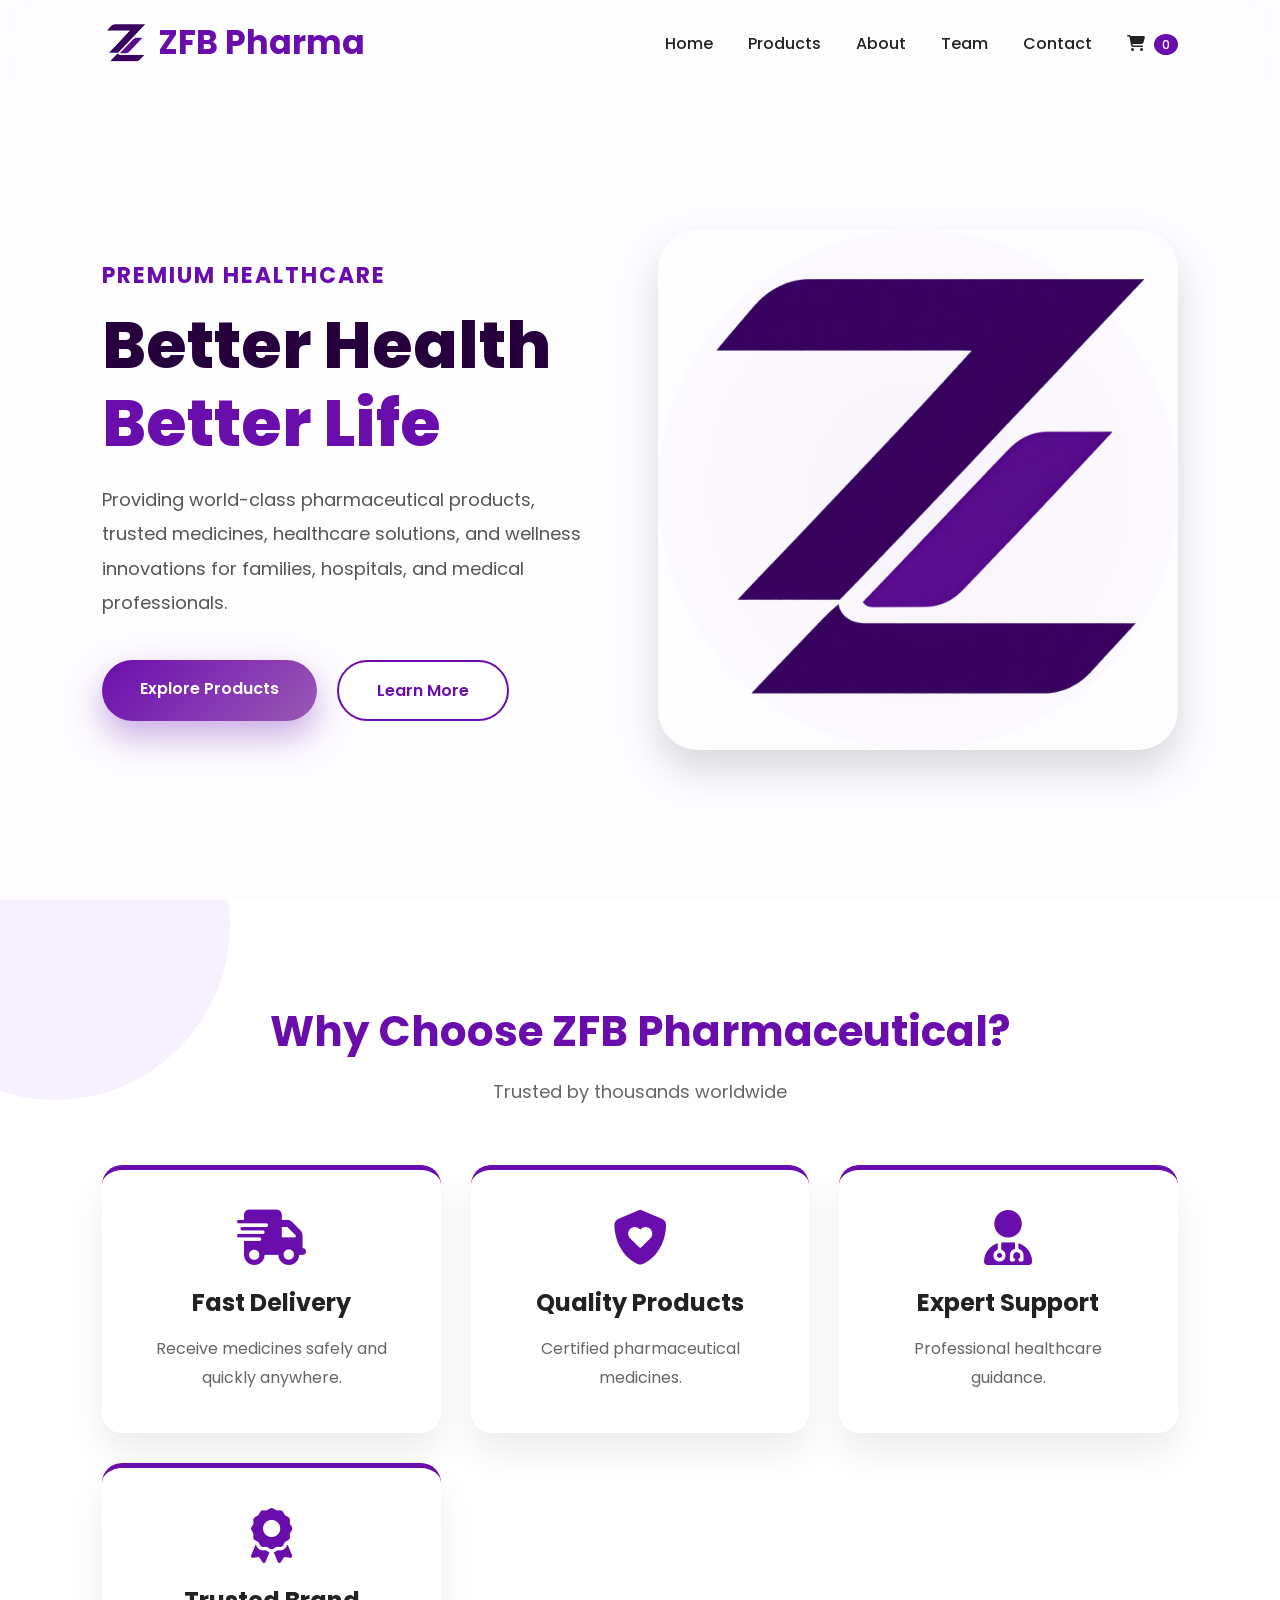
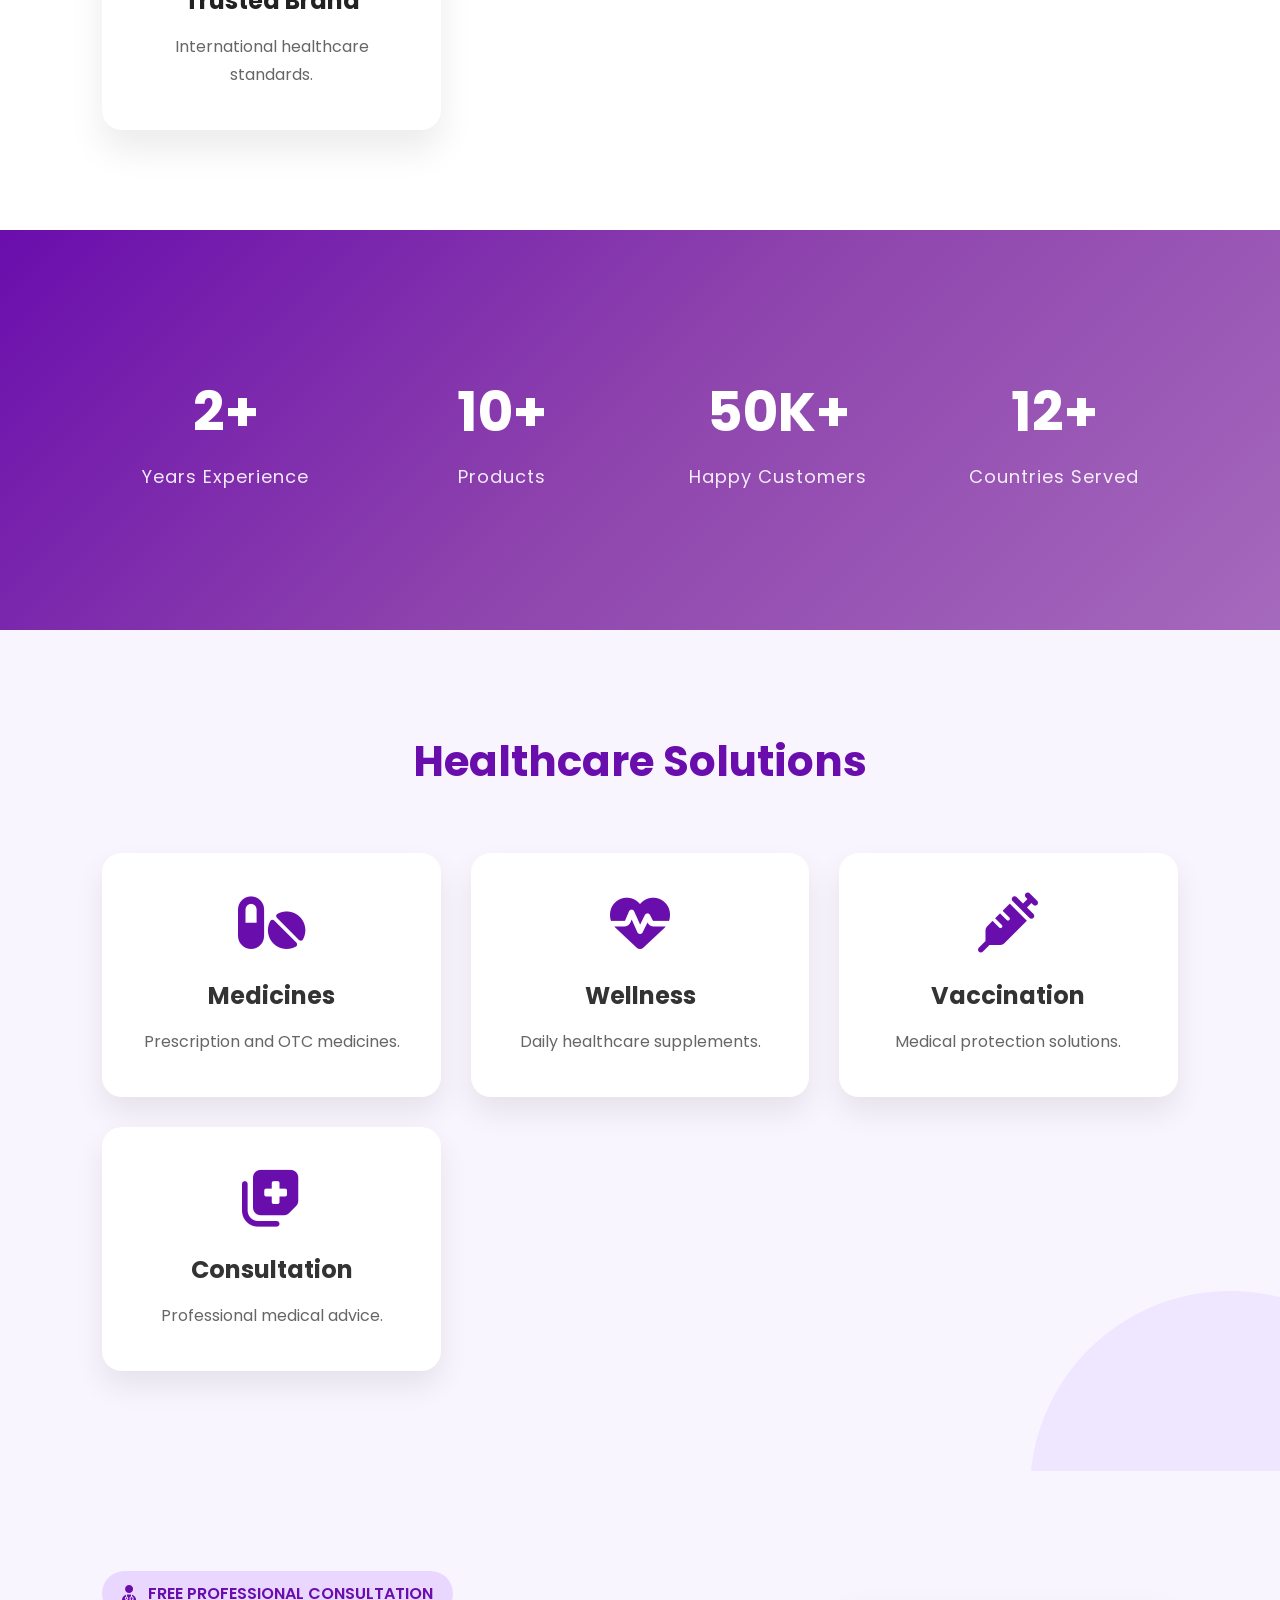
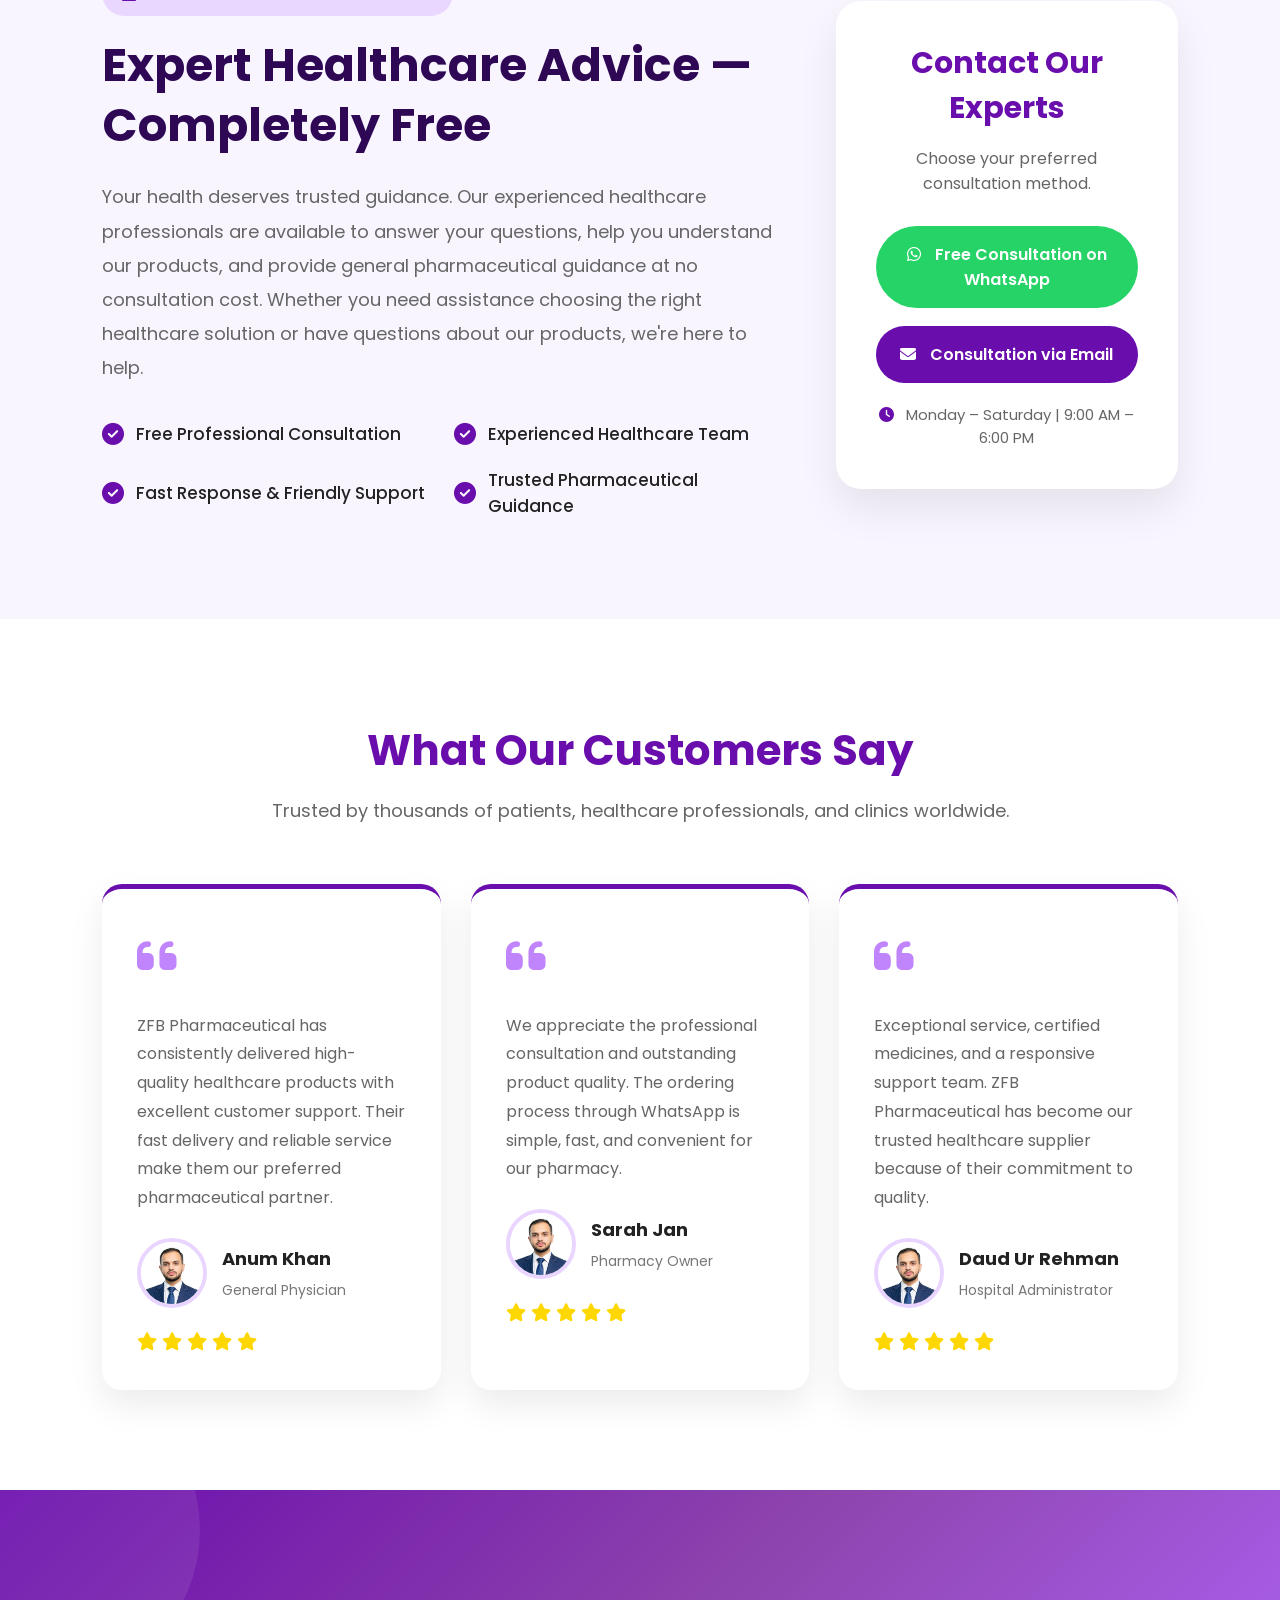
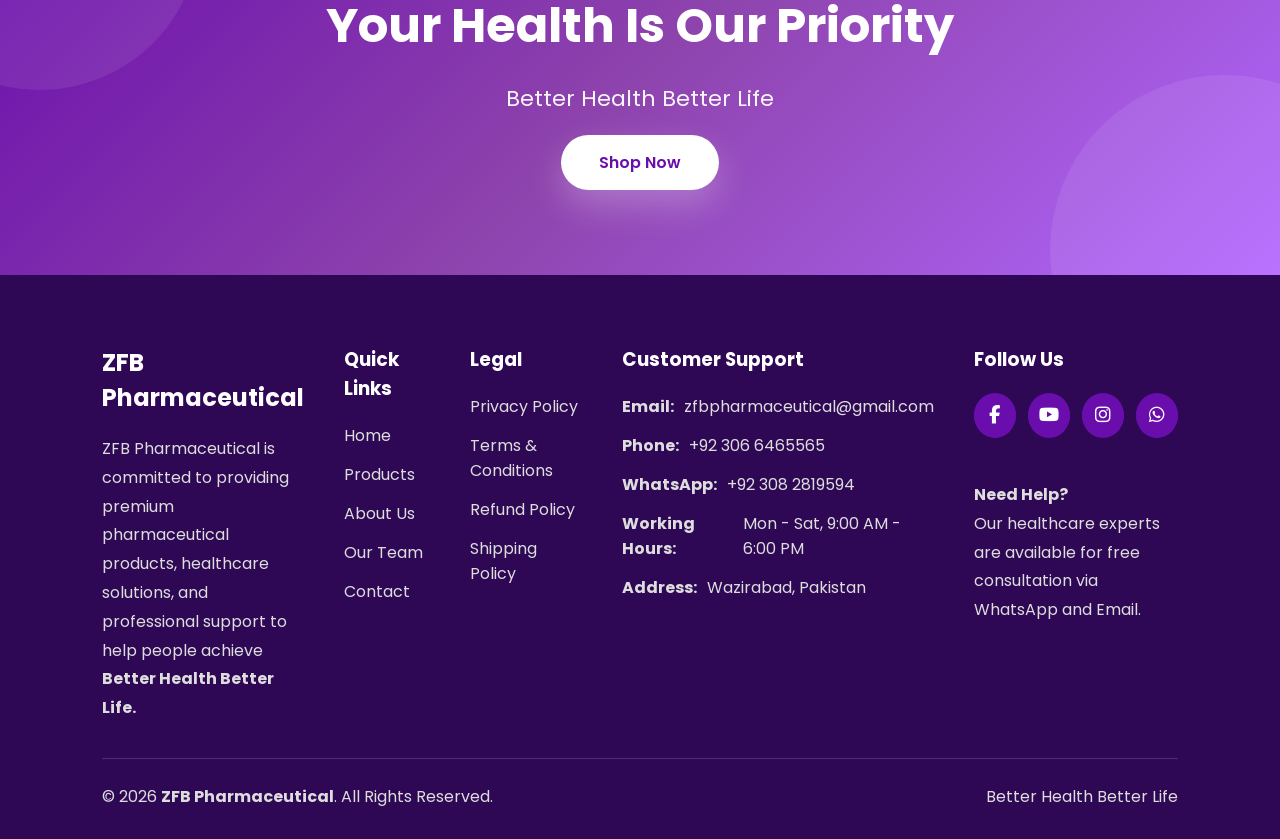
==== index.html @ 42e0e760 "Initial commit - ZFB Pharmaceuticals website" ====
<!DOCTYPE html>
<html lang="en">

<head>

    <meta charset="UTF-8">
    <meta name="viewport" content="width=device-width, initial-scale=1.0">

    <title>ZFB Pharmaceutical | Better Health Better Life</title>
    <link rel="icon" type="image/png" href="assets/logo.png">

    <link rel="preconnect" href="https://fonts.googleapis.com">
    <link rel="preconnect" href="https://fonts.gstatic.com" crossorigin>

    <link href="https://fonts.googleapis.com/css2?family=Poppins:wght@300;400;500;600;700;800&display=swap"
        rel="stylesheet">

    <link rel="stylesheet" href="https://cdnjs.cloudflare.com/ajax/libs/font-awesome/6.5.1/css/all.min.css">

    <link rel="stylesheet" href="css/style.css">

</head>

<body>

    <!-- Navbar -->
    <div id="navbar"></div>

    <!--================ HERO ================-->

    <section class="hero">

        <div class="hero-content">

            <h4>Premium Healthcare</h4>

            <h1>

                Better Health

                <span>Better Life</span>

            </h1>

            <p>

                Providing world-class pharmaceutical products,

                trusted medicines, healthcare solutions,

                and wellness innovations for families,

                hospitals, and medical professionals.

            </p>

            <div class="hero-buttons">

                <a href="products.html" class="btn">

                    Explore Products

                </a>

                <a href="about.html" class="btn2">

                    Learn More

                </a>

            </div>

        </div>

        <div class="hero-image">

            <img src="/assets/logo.png" alt="Medicine">

        </div>

    </section>

    <!--================ FEATURES ================-->

    <section class="features">

        <div class="title">

            <h2>Why Choose ZFB Pharmaceutical?</h2>

            <p>Trusted by thousands worldwide</p>

        </div>

        <div class="feature-grid">

            <div class="card">

                <i class="fa-solid fa-truck-fast"></i>

                <h3>Fast Delivery</h3>

                <p>

                    Receive medicines safely and quickly

                    anywhere.

                </p>

            </div>

            <div class="card">

                <i class="fa-solid fa-shield-heart"></i>

                <h3>Quality Products</h3>

                <p>

                    Certified pharmaceutical medicines.

                </p>

            </div>

            <div class="card">

                <i class="fa-solid fa-user-doctor"></i>

                <h3>Expert Support</h3>

                <p>

                    Professional healthcare guidance.

                </p>

            </div>

            <div class="card">

                <i class="fa-solid fa-award"></i>

                <h3>Trusted Brand</h3>

                <p>

                    International healthcare standards.

                </p>

            </div>

        </div>

    </section>

    <!--================ STATS ================-->

    <section class="stats">

        <div class="box">

            <h2>2+</h2>

            <p>Years Experience</p>

        </div>

        <div class="box">

            <h2>10+</h2>

            <p>Products</p>

        </div>

        <div class="box">

            <h2>50K+</h2>

            <p>Happy Customers</p>

        </div>

        <div class="box">

            <h2>12+</h2>

            <p>Countries Served</p>

        </div>

    </section>

    <!--================ SERVICES ================-->

    <section class="services">

        <div class="title">

            <h2>Healthcare Solutions</h2>

        </div>

        <div class="service-grid">

            <div class="service">

                <i class="fa-solid fa-pills"></i>

                <h3>Medicines</h3>

                <p>

                    Prescription and OTC medicines.

                </p>

            </div>

            <div class="service">

                <i class="fa-solid fa-heart-pulse"></i>

                <h3>Wellness</h3>

                <p>

                    Daily healthcare supplements.

                </p>

            </div>

            <div class="service">

                <i class="fa-solid fa-syringe"></i>

                <h3>Vaccination</h3>

                <p>

                    Medical protection solutions.

                </p>

            </div>

            <div class="service">

                <i class="fa-solid fa-notes-medical"></i>

                <h3>Consultation</h3>

                <p>

                    Professional medical advice.

                </p>

            </div>

        </div>

    </section>

    <!--================ FREE CONSULTATION ================-->

    <section class="consultation">

        <div class="consultation-content">

            <div class="consultation-text">

                <span class="consultation-tag">
                    <i class="fa-solid fa-user-doctor"></i>
                    FREE PROFESSIONAL CONSULTATION
                </span>

                <h2>
                    Expert Healthcare Advice — Completely Free
                </h2>

                <p>

                    Your health deserves trusted guidance. Our experienced healthcare professionals are available to
                    answer your questions, help you understand our products, and provide general pharmaceutical guidance
                    at no consultation cost. Whether you need assistance choosing the right healthcare solution or have
                    questions about our products, we're here to help.

                </p>

                <div class="consultation-points">

                    <div class="point">
                        <i class="fa-solid fa-circle-check"></i>
                        <span>Free Professional Consultation</span>
                    </div>

                    <div class="point">
                        <i class="fa-solid fa-circle-check"></i>
                        <span>Experienced Healthcare Team</span>
                    </div>

                    <div class="point">
                        <i class="fa-solid fa-circle-check"></i>
                        <span>Fast Response & Friendly Support</span>
                    </div>

                    <div class="point">
                        <i class="fa-solid fa-circle-check"></i>
                        <span>Trusted Pharmaceutical Guidance</span>
                    </div>

                </div>

            </div>

            <div class="consultation-card">

                <h3>Contact Our Experts</h3>

                <p>

                    Choose your preferred consultation method.

                </p>

                <a href="https://wa.me/923066465565?text=Hello%20ZFB%20Pharmaceutical,%20I%20would%20like%20a%20free%20consultation."
                    target="_blank" rel="noopener noreferrer" class="consult-btn whatsapp">
                    <i class="fab fa-whatsapp"></i>
                    Free Consultation on WhatsApp
                </a>

                <a href="mailto:zfbpharmaceutical@gmail.com?subject=Free%20Healthcare%20Consultation"
                    class="consult-btn email">
                    <i class="fa-solid fa-envelope"></i>
                    Consultation via Email
                </a>

                <div class="consult-note">

                    <i class="fa-solid fa-clock"></i>

                    Monday – Saturday | 9:00 AM – 6:00 PM

                </div>

            </div>

        </div>

    </section>

    <!--================ TESTIMONIALS ================-->

    <section class="testimonials">

        <div class="title">

            <h2>What Our Customers Say</h2>

            <p>

                Trusted by thousands of patients, healthcare professionals, and clinics worldwide.

            </p>

        </div>

        <div class="testimonial-grid">

            <!-- Testimonial 1 -->

            <div class="testimonial-card">

                <div class="quote">

                    <i class="fas fa-quote-left"></i>

                </div>

                <p>

                    ZFB Pharmaceutical has consistently delivered high-quality healthcare products with excellent
                    customer
                    support. Their fast delivery and reliable service make them our preferred pharmaceutical
                    partner.

                </p>

                <div class="testimonial-user">

                    <img src="/assets/md.jpeg" alt="Customer">

                    <div>

                        <h4>Anum Khan</h4>

                        <span>General Physician</span>

                    </div>

                </div>

                <div class="stars">

                    <i class="fas fa-star"></i>
                    <i class="fas fa-star"></i>
                    <i class="fas fa-star"></i>
                    <i class="fas fa-star"></i>
                    <i class="fas fa-star"></i>

                </div>

            </div>

            <!-- Testimonial 2 -->

            <div class="testimonial-card">

                <div class="quote">

                    <i class="fas fa-quote-left"></i>

                </div>

                <p>

                    We appreciate the professional consultation and outstanding product quality. The ordering
                    process through WhatsApp is simple, fast, and convenient for our pharmacy.

                </p>

                <div class="testimonial-user">

                    <img src="/assets/md.jpeg" alt="Customer">

                    <div>

                        <h4>Sarah Jan</h4>

                        <span>Pharmacy Owner</span>

                    </div>

                </div>

                <div class="stars">

                    <i class="fas fa-star"></i>
                    <i class="fas fa-star"></i>
                    <i class="fas fa-star"></i>
                    <i class="fas fa-star"></i>
                    <i class="fas fa-star"></i>

                </div>

            </div>

            <!-- Testimonial 3 -->

            <div class="testimonial-card">

                <div class="quote">

                    <i class="fas fa-quote-left"></i>

                </div>

                <p>

                    Exceptional service, certified medicines, and a responsive support team. ZFB Pharmaceutical has
                    become
                    our trusted healthcare supplier because of their commitment to quality.

                </p>

                <div class="testimonial-user">

                    <img src="/assets/md.jpeg" alt="Customer">

                    <div>

                        <h4>Daud Ur Rehman</h4>

                        <span>Hospital Administrator</span>

                    </div>

                </div>

                <div class="stars">

                    <i class="fas fa-star"></i>
                    <i class="fas fa-star"></i>
                    <i class="fas fa-star"></i>
                    <i class="fas fa-star"></i>
                    <i class="fas fa-star"></i>

                </div>

            </div>

        </div>

    </section>

    <!--================ CTA ================-->

    <section class="cta">

        <h2>

            Your Health Is Our Priority

        </h2>

        <p>

            Better Health Better Life

        </p>

        <a href="products.html" class="btn">

            Shop Now

        </a>

    </section>

    <!--================ FOOTER ================-->

    <div id="footer"></div>
    <script src="js/include.js"></script>
    <script src="js/app.js"></script>

</body>

</html>
---- css/style.css ----
/*=========================================
  GOOGLE FONT & RESET
=========================================*/
@import url("https://fonts.googleapis.com/css2?family=Poppins:wght@300;400;500;600;700;800&display=swap");

* {
  margin: 0;
  padding: 0;
  box-sizing: border-box;
  font-family: "Poppins", sans-serif;
}

html {
  scroll-behavior: smooth;
}

body {
  background: #f8f5ff;
  color: #222;
  overflow-x: hidden;
}

img {
  width: 100%;
  display: block;
}

a {
  text-decoration: none;
}

ul {
  list-style: none;
}

/*=========================================
COLORS
=========================================*/

:root {
  --primary: #6a0dad;
  --secondary: #8e44ad;
  --light: #f8f5ff;
  --dark: #25003d;
  --white: #ffffff;
  --shadow: 0 20px 40px rgba(0, 0, 0, 0.15);
  --gradient: linear-gradient(135deg, #6a0dad, #9b59b6);
}

/*=========================================
NAVBAR
=========================================*/

.navbar {
  position: fixed;
  top: 0;
  left: 0;
  width: 100%;

  padding: 18px 8%;

  display: flex;
  justify-content: space-between;
  align-items: center;

  background: rgba(255, 255, 255, 0.15);

  backdrop-filter: blur(18px);

  border-bottom: 1px solid rgba(255, 255, 255, 0.25);

  z-index: 9999;

  transition: 0.4s;
}

.logo {
  display: flex;
  align-items: center;
  gap: 10px;

  color: var(--primary);

  font-size: 22px;

  font-weight: 700;
}

.navbar .logo img {
  width: 46px !important;
  height: 46px !important;
}

.logo i {
  font-size: 30px;
}

.nav-links {
  display: flex;

  gap: 35px;

  align-items: center;
}

.nav-links a {
  color: #222;

  font-weight: 500;

  transition: 0.4s;

  position: relative;
}

.nav-links a:hover {
  color: var(--primary);
}

.nav-links a::after {
  content: "";

  position: absolute;

  bottom: -6px;

  left: 0;

  width: 0;

  height: 2px;

  background: var(--primary);

  transition: 0.4s;
}

.nav-links a:hover::after {
  width: 100%;
}

#cart-count {
  background: var(--primary);

  color: #fff;

  padding: 2px 8px;

  border-radius: 50%;

  font-size: 12px;

  margin-left: 5px;
}

.menu-btn {
  display: none;

  font-size: 25px;

  cursor: pointer;

  color: var(--primary);
}

/*=========================================
HERO SECTION
=========================================*/

.hero {
  min-height: 100vh;

  padding: 150px 8% 70px;

  display: grid;

  grid-template-columns: repeat(2, 1fr);

  align-items: center;

  gap: 60px;

  background:
    linear-gradient(rgba(255, 255, 255, 0.7), rgba(255, 255, 255, 0.7)),
    url("https://images.unsplash.com/photo-1579154204601-01588f351e67?auto=format&fit=crop&w=1800&q=80");

  background-size: cover;

  background-position: center;
}

.hero-content h4 {
  color: var(--primary);

  font-size: 22px;

  margin-bottom: 15px;

  letter-spacing: 2px;

  text-transform: uppercase;
}

.hero-content h1 {
  font-size: 65px;

  font-weight: 800;

  line-height: 1.2;

  margin-bottom: 20px;

  color: var(--dark);
}

.hero-content h1 span {
  color: var(--primary);

  display: block;
}

.hero-content p {
  font-size: 18px;

  line-height: 1.9;

  margin-bottom: 40px;

  color: #555;

  max-width: 620px;
}

.hero-buttons {
  display: flex;

  gap: 20px;

  flex-wrap: wrap;
}

/*=========================================
BUTTONS
=========================================*/

.btn {
  padding: 16px 38px;

  background: var(--gradient);

  color: #fff;

  border-radius: 50px;

  font-weight: 600;

  transition: 0.4s;

  box-shadow: 0 15px 35px rgba(106, 13, 173, 0.35);
}

.btn:hover {
  transform: translateY(-5px);

  box-shadow: 0 25px 45px rgba(106, 13, 173, 0.45);
}

.btn2 {
  padding: 16px 38px;

  border-radius: 50px;

  border: 2px solid var(--primary);

  color: var(--primary);

  font-weight: 600;

  transition: 0.4s;

  background: #fff;
}

.btn2:hover {
  background: var(--primary);

  color: #fff;
}

/*=========================================
HERO IMAGE
=========================================*/

.hero-image {
  position: relative;

  display: flex;

  justify-content: center;

  align-items: center;
}

.hero-image img {
  width: 520px;

  border-radius: 40px;

  box-shadow: var(--shadow);

  animation: floatImage 4s ease-in-out infinite;
}

.hero-image::before {
  content: "";

  position: absolute;

  width: 520px;

  height: 520px;

  background: radial-gradient(circle, #9b59b633, transparent);

  border-radius: 50%;

  z-index: -1;

  animation: pulse 4s infinite;
}

/*=========================================
SECTION TITLE
=========================================*/

.title {
  text-align: center;

  margin-bottom: 60px;
}

.title h2 {
  font-size: 42px;

  color: var(--primary);

  margin-bottom: 15px;
}

.title p {
  color: #666;

  font-size: 18px;
}

/*=========================================
COMMON CARDS
=========================================*/

.card {
  background: #fff;

  padding: 40px;

  border-radius: 20px;

  box-shadow: 0 20px 35px rgba(0, 0, 0, 0.08);

  transition: 0.4s;

  text-align: center;
}

.card:hover {
  transform: translateY(-12px);
}

.card i {
  font-size: 55px;

  color: var(--primary);

  margin-bottom: 20px;
}

.card h3 {
  margin-bottom: 15px;

  font-size: 24px;
}

.card p {
  line-height: 1.8;

  color: #666;
}

/*=========================================
ANIMATIONS
=========================================*/

@keyframes floatImage {
  0% {
    transform: translateY(0px);
  }

  50% {
    transform: translateY(-20px);
  }

  100% {
    transform: translateY(0px);
  }
}

@keyframes pulse {
  0% {
    transform: scale(1);

    opacity: 0.4;
  }

  50% {
    transform: scale(1.1);

    opacity: 0.2;
  }

  100% {
    transform: scale(1);

    opacity: 0.4;
  }
}

/*=========================================
UTILITY
=========================================*/

section {
  padding: 100px 8%;
}

::-webkit-scrollbar {
  width: 10px;
}

::-webkit-scrollbar-track {
  background: #eee;
}

::-webkit-scrollbar-thumb {
  background: var(--primary);

  border-radius: 20px;
}

::-webkit-scrollbar-thumb:hover {
  background: #4f0a86;
}

/*==================================================
FEATURES SECTION
==================================================*/

.features {
  background: #ffffff;
}

.feature-grid {
  display: grid;
  grid-template-columns: repeat(auto-fit, minmax(250px, 1fr));
  gap: 30px;
}

.feature-grid .card {
  border-top: 5px solid var(--primary);
  transition: 0.4s ease;
}

.feature-grid .card:hover {
  background: var(--primary);
  color: #fff;
  transform: translateY(-12px);
}

.feature-grid .card:hover p {
  color: #f3f3f3;
}

.feature-grid .card:hover i {
  color: #fff;
}

.feature-grid .card:hover h3 {
  color: #fff;
}

/*==================================================
STATISTICS
==================================================*/

.stats {
  background: linear-gradient(135deg, #6a0dad, #8e44ad, #a569bd);

  color: #fff;

  display: grid;

  grid-template-columns: repeat(auto-fit, minmax(220px, 1fr));

  gap: 30px;

  text-align: center;
}

.stats .box {
  padding: 40px 20px;
}

.stats .box h2 {
  font-size: 55px;

  font-weight: 700;

  margin-bottom: 10px;
}

.stats .box p {
  font-size: 18px;

  letter-spacing: 1px;

  opacity: 0.9;
}

/*==================================================
SERVICES
==================================================*/

.services {
  background: #f8f5ff;
}

.service-grid {
  display: grid;

  grid-template-columns: repeat(auto-fit, minmax(260px, 1fr));

  gap: 30px;
}

.service {
  background: #fff;

  padding: 40px;

  border-radius: 20px;

  text-align: center;

  transition: 0.4s;

  box-shadow: 0 15px 30px rgba(0, 0, 0, 0.08);
}

.service:hover {
  transform: translateY(-15px);

  box-shadow: 0 30px 45px rgba(106, 13, 173, 0.2);
}

.service i {
  font-size: 60px;

  color: var(--primary);

  margin-bottom: 25px;

  transition: 0.4s;
}

.service:hover i {
  transform: rotate(12deg) scale(1.15);
}

.service h3 {
  font-size: 24px;

  margin-bottom: 15px;

  color: #333;
}

.service p {
  color: #666;

  line-height: 1.8;
}

/*==================================================
CARD ANIMATION
==================================================*/

.card,
.service {
  animation: fadeUp 0.8s ease;
}

@keyframes fadeUp {
  0% {
    opacity: 0;

    transform: translateY(40px);
  }

  100% {
    opacity: 1;

    transform: translateY(0);
  }
}

/*==================================================
HOVER GLOW
==================================================*/

.card:hover,
.service:hover {
  position: relative;
}

.card:hover::before,
.service:hover::before {
  content: "";

  position: absolute;

  inset: 0;

  border-radius: 20px;

  background: linear-gradient(
    45deg,
    transparent,
    rgba(255, 255, 255, 0.15),
    transparent
  );

  animation: shine 1.2s;
}

@keyframes shine {
  0% {
    transform: translateX(-100%);
  }

  100% {
    transform: translateX(100%);
  }
}

/*==================================================
BACKGROUND DECORATION
==================================================*/

.features,
.services {
  position: relative;

  overflow: hidden;
}

.features::before {
  content: "";

  position: absolute;

  width: 350px;

  height: 350px;

  background: #d7b6ff;

  border-radius: 50%;

  top: -150px;

  left: -120px;

  opacity: 0.2;
}

.services::after {
  content: "";

  position: absolute;

  width: 400px;

  height: 400px;

  background: #bb8cff;

  border-radius: 50%;

  bottom: -220px;

  right: -150px;

  opacity: 0.15;
}

/*==================================================
ICON ANIMATION
==================================================*/

.card i,
.service i {
  animation: floatIcon 4s infinite ease-in-out;
}

@keyframes floatIcon {
  0% {
    transform: translateY(0);
  }

  50% {
    transform: translateY(-8px);
  }

  100% {
    transform: translateY(0);
  }
}

/*=========================================
FREE CONSULTATION
=========================================*/

.consultation {
  padding: 100px 8%;

  background: #f8f5ff;
}

.consultation-content {
  display: grid;

  grid-template-columns: 2fr 1fr;

  gap: 50px;

  align-items: center;
}

.consultation-tag {
  display: inline-block;

  background: #ead7ff;

  color: #6a0dad;

  padding: 10px 20px;

  border-radius: 50px;

  font-weight: 600;

  margin-bottom: 20px;
}

.consultation-tag i {
  margin-right: 8px;
}

.consultation-text h2 {
  font-size: 46px;

  color: #2e0854;

  margin-bottom: 25px;

  line-height: 1.3;
}

.consultation-text p {
  font-size: 18px;

  color: #666;

  line-height: 1.9;

  margin-bottom: 35px;
}

.consultation-points {
  display: grid;

  grid-template-columns: repeat(2, 1fr);

  gap: 20px;
}

.point {
  display: flex;

  align-items: center;

  gap: 12px;

  font-size: 17px;

  font-weight: 500;
}

.point i {
  color: #6a0dad;

  font-size: 22px;
}

.consultation-card {
  background: #fff;

  padding: 40px;

  border-radius: 25px;

  box-shadow: 0 20px 40px rgba(0, 0, 0, 0.08);

  text-align: center;
}

.consultation-card h3 {
  font-size: 30px;

  color: #6a0dad;

  margin-bottom: 15px;
}

.consultation-card p {
  margin-bottom: 30px;

  color: #666;
}

.consult-btn {
  display: block;

  padding: 16px;

  margin-bottom: 18px;

  border-radius: 50px;

  text-decoration: none;

  font-weight: 600;

  transition: 0.3s;
}

.consult-btn i {
  margin-right: 10px;
}

.whatsapp {
  background: #25d366;

  color: #fff;
}

.whatsapp:hover {
  background: #1fa855;

  transform: translateY(-4px);
}

.email {
  background: #6a0dad;

  color: #fff;
}

.email:hover {
  background: #8e44ad;

  transform: translateY(-4px);
}

.consult-note {
  margin-top: 20px;

  color: #666;

  font-size: 15px;
}

.consult-note i {
  color: #6a0dad;

  margin-right: 8px;
}

@media (max-width: 992px) {
  .consultation-content {
    grid-template-columns: 1fr;
  }

  .consultation-points {
    grid-template-columns: 1fr;
  }
}

@media (max-width: 768px) {
  .consultation {
    padding: 70px 5%;
  }

  .consultation-text h2 {
    font-size: 34px;
  }

  .consultation-text p {
    font-size: 16px;
  }
}

/*=========================================
CALL TO ACTION (CTA)
=========================================*/

.cta {
  background: linear-gradient(135deg, #6a0dad, #8e44ad, #b266ff);
  color: #fff;
  text-align: center;
  padding: 100px 8%;
  position: relative;
  overflow: hidden;
}

.cta::before {
  content: "";
  position: absolute;
  width: 320px;
  height: 320px;
  background: rgba(255, 255, 255, 0.08);
  border-radius: 50%;
  top: -120px;
  left: -120px;
}

.cta::after {
  content: "";
  position: absolute;
  width: 350px;
  height: 350px;
  background: rgba(255, 255, 255, 0.08);
  border-radius: 50%;
  bottom: -150px;
  right: -120px;
}

.cta h2 {
  font-size: 48px;
  margin-bottom: 20px;
  font-weight: 700;
  position: relative;
  z-index: 2;
}

.cta p {
  font-size: 22px;
  margin-bottom: 35px;
  opacity: 0.95;
  position: relative;
  z-index: 2;
}

.cta .btn {
  background: #fff;
  color: var(--primary);
  box-shadow: 0 15px 35px rgba(255, 255, 255, 0.25);
  position: relative;
  z-index: 2;
}

.cta .btn:hover {
  background: #f2e7ff;
  transform: translateY(-6px);
}

/*=========================================
FOOTER
=========================================*/

footer {
  background: #22003a;
  color: #fff;
  padding: 70px 8% 30px;
}

.footer-grid {
  display: grid;
  grid-template-columns: repeat(auto-fit, minmax(230px, 1fr));
  gap: 40px;
}

.footer-grid h2,
.footer-grid h3 {
  margin-bottom: 20px;
}

.footer-grid p {
  color: #ddd;
  line-height: 1.8;
}

.footer-grid ul li {
  margin-bottom: 12px;
}

.footer-grid ul li a {
  color: #ddd;
  transition: 0.3s;
}

.footer-grid ul li a:hover {
  color: #c084fc;
  padding-left: 8px;
}

.social {
  display: flex;
  gap: 15px;
  margin-top: 15px;
}

.social i {
  width: 45px;
  height: 45px;
  background: #6a0dad;
  border-radius: 50%;
  display: flex;
  justify-content: center;
  align-items: center;
  cursor: pointer;
  transition: 0.3s;
  font-size: 18px;
}

.social i:hover {
  background: #c084fc;
  color: #22003a;
  transform: translateY(-6px) rotate(360deg);
}

footer hr {
  border: none;
  height: 1px;
  background: rgba(255, 255, 255, 0.15);
  margin: 45px 0 25px;
}

.copyright {
  text-align: center;
  color: #ccc;
  font-size: 15px;
}

/*=========================================
PROFESSIONAL FOOTER
=========================================*/

footer {
  background: #2e0854;

  color: #fff;

  padding: 70px 8% 30px;
}

.footer-grid {
  display: grid;

  grid-template-columns: 2fr 1fr 1.3fr 1.2fr 1fr;

  gap: 40px;
}

.footer-grid h2,
.footer-grid h3 {
  margin-bottom: 20px;

  color: #fff;
}

.footer-grid p {
  line-height: 1.8;

  color: #ddd;
}

.footer-grid ul {
  list-style: none;

  padding: 0;
}

.footer-grid ul li {
  margin-bottom: 14px;

  display: flex;

  align-items: center;

  gap: 10px;

  color: #ddd;
}

.footer-grid ul li i {
  color: #c084fc;

  width: 20px;
}

.footer-grid ul li a {
  color: #ddd;

  text-decoration: none;

  transition: 0.3s;
}

.footer-grid ul li a:hover {
  color: #fff;

  padding-left: 6px;
}

.social {
  display: flex;

  gap: 12px;

  margin-bottom: 20px;
}

.social a {
  width: 42px;

  height: 42px;

  display: flex;

  justify-content: center;

  align-items: center;

  background: #6a0dad;

  border-radius: 50%;

  color: #fff;

  text-decoration: none;

  transition: 0.3s;
}

.social a:hover {
  background: #c084fc;

  color: #2e0854;

  transform: translateY(-5px);
}

.footer-bottom {
  margin-top: 25px;

  display: flex;

  justify-content: space-between;

  align-items: center;

  flex-wrap: wrap;

  gap: 15px;

  color: #ddd;
}

footer hr {
  margin: 35px 0 25px;

  border: none;

  height: 1px;

  background: rgba(255, 255, 255, 0.15);
}

@media (max-width: 1100px) {
  .footer-grid {
    grid-template-columns: repeat(2, 1fr);
  }
}

@media (max-width: 768px) {
  .footer-grid {
    grid-template-columns: 1fr;
  }

  .footer-bottom {
    flex-direction: column;

    text-align: center;
  }
}

/*=========================================
TESTIMONIALS
=========================================*/

.testimonials {
  padding: 100px 8%;

  background: #ffffff;
}

.testimonial-grid {
  display: grid;

  grid-template-columns: repeat(auto-fit, minmax(330px, 1fr));

  gap: 30px;

  margin-top: 50px;
}

.testimonial-card {
  background: #fff;

  padding: 35px;

  border-radius: 20px;

  box-shadow: 0 15px 35px rgba(0, 0, 0, 0.08);

  transition: 0.35s;

  position: relative;

  overflow: hidden;

  border-top: 5px solid #6a0dad;
}

.testimonial-card:hover {
  transform: translateY(-10px);

  box-shadow: 0 25px 45px rgba(106, 13, 173, 0.15);
}

.quote {
  font-size: 45px;

  color: #c084fc;

  margin-bottom: 20px;
}

.testimonial-card p {
  color: #666;

  line-height: 1.8;

  margin-bottom: 25px;

  font-size: 16px;
}

.testimonial-user {
  display: flex;

  align-items: center;

  gap: 15px;

  margin-bottom: 20px;
}

.testimonial-user img {
  width: 70px;

  height: 70px;

  border-radius: 50%;

  object-fit: cover;

  border: 4px solid #e9d5ff;
}

.testimonial-user h4 {
  margin-bottom: 5px;

  font-size: 18px;

  color: #222;
}

.testimonial-user span {
  color: #777;

  font-size: 14px;
}

.stars {
  color: #ffd700;

  font-size: 18px;
}

@media (max-width: 768px) {
  .testimonials {
    padding: 70px 5%;
  }

  .testimonial-grid {
    grid-template-columns: 1fr;
  }
}

/*=========================================
REVEAL ANIMATION
=========================================*/

.reveal {
  opacity: 0;
  transform: translateY(60px);
  transition: all 0.8s ease;
}

.reveal.active {
  opacity: 1;
  transform: translateY(0);
}

/*=========================================
RESPONSIVE
=========================================*/

@media (max-width: 992px) {
  .hero {
    grid-template-columns: 1fr;
    text-align: center;
  }

  .hero-content {
    order: 2;
  }

  .hero-image {
    order: 1;
  }

  .hero-image img {
    width: 420px;
    margin: auto;
  }

  .hero-buttons {
    justify-content: center;
  }

  .hero-content h1 {
    font-size: 50px;
  }
}

@media (max-width: 768px) {
  .nav-links {
    position: absolute;
    top: 85px;
    left: -100%;
    width: 100%;
    background: #fff;
    flex-direction: column;
    padding: 30px 0;
    transition: 0.4s;
    box-shadow: 0 10px 20px rgba(0, 0, 0, 0.1);
  }

  .nav-links.active {
    left: 0;
  }

  .menu-btn {
    display: block;
  }

  .hero {
    padding-top: 120px;
  }

  .hero-content h1 {
    font-size: 42px;
  }

  .hero-content p {
    font-size: 16px;
  }

  .hero-image img {
    width: 320px;
  }

  .title h2 {
    font-size: 34px;
  }

  .cta h2 {
    font-size: 36px;
  }

  .cta p {
    font-size: 18px;
  }

  .stats .box h2 {
    font-size: 42px;
  }
}

@media (max-width: 480px) {
  .navbar {
    padding: 15px 5%;
  }

  section {
    padding: 70px 5%;
  }

  .hero-content h1 {
    font-size: 34px;
  }

  .hero-content h4 {
    font-size: 18px;
  }

  .btn,
  .btn2 {
    width: 100%;
    text-align: center;
  }

  .hero-buttons {
    flex-direction: column;
  }

  .hero-image img {
    width: 260px;
  }

  .title h2 {
    font-size: 28px;
  }

  .card,
  .service {
    padding: 25px;
  }

  .stats {
    gap: 10px;
  }

  .stats .box {
    padding: 20px;
  }

  .footer-grid {
    text-align: center;
  }

  .social {
    justify-content: center;
  }
}

/*=========================================
SCROLL TO TOP BUTTON
=========================================*/

#scrollTop {
  position: fixed;
  right: 25px;
  bottom: 25px;
  width: 50px;
  height: 50px;
  background: var(--primary);
  color: #fff;
  border-radius: 50%;
  display: flex;
  justify-content: center;
  align-items: center;
  cursor: pointer;
  font-size: 20px;
  box-shadow: 0 15px 30px rgba(106, 13, 173, 0.35);
  opacity: 0;
  visibility: hidden;
  transition: 0.3s;
  z-index: 999;
}

#scrollTop.show {
  opacity: 1;
  visibility: visible;
}

#scrollTop:hover {
  transform: translateY(-5px);
  background: #8e44ad;
}
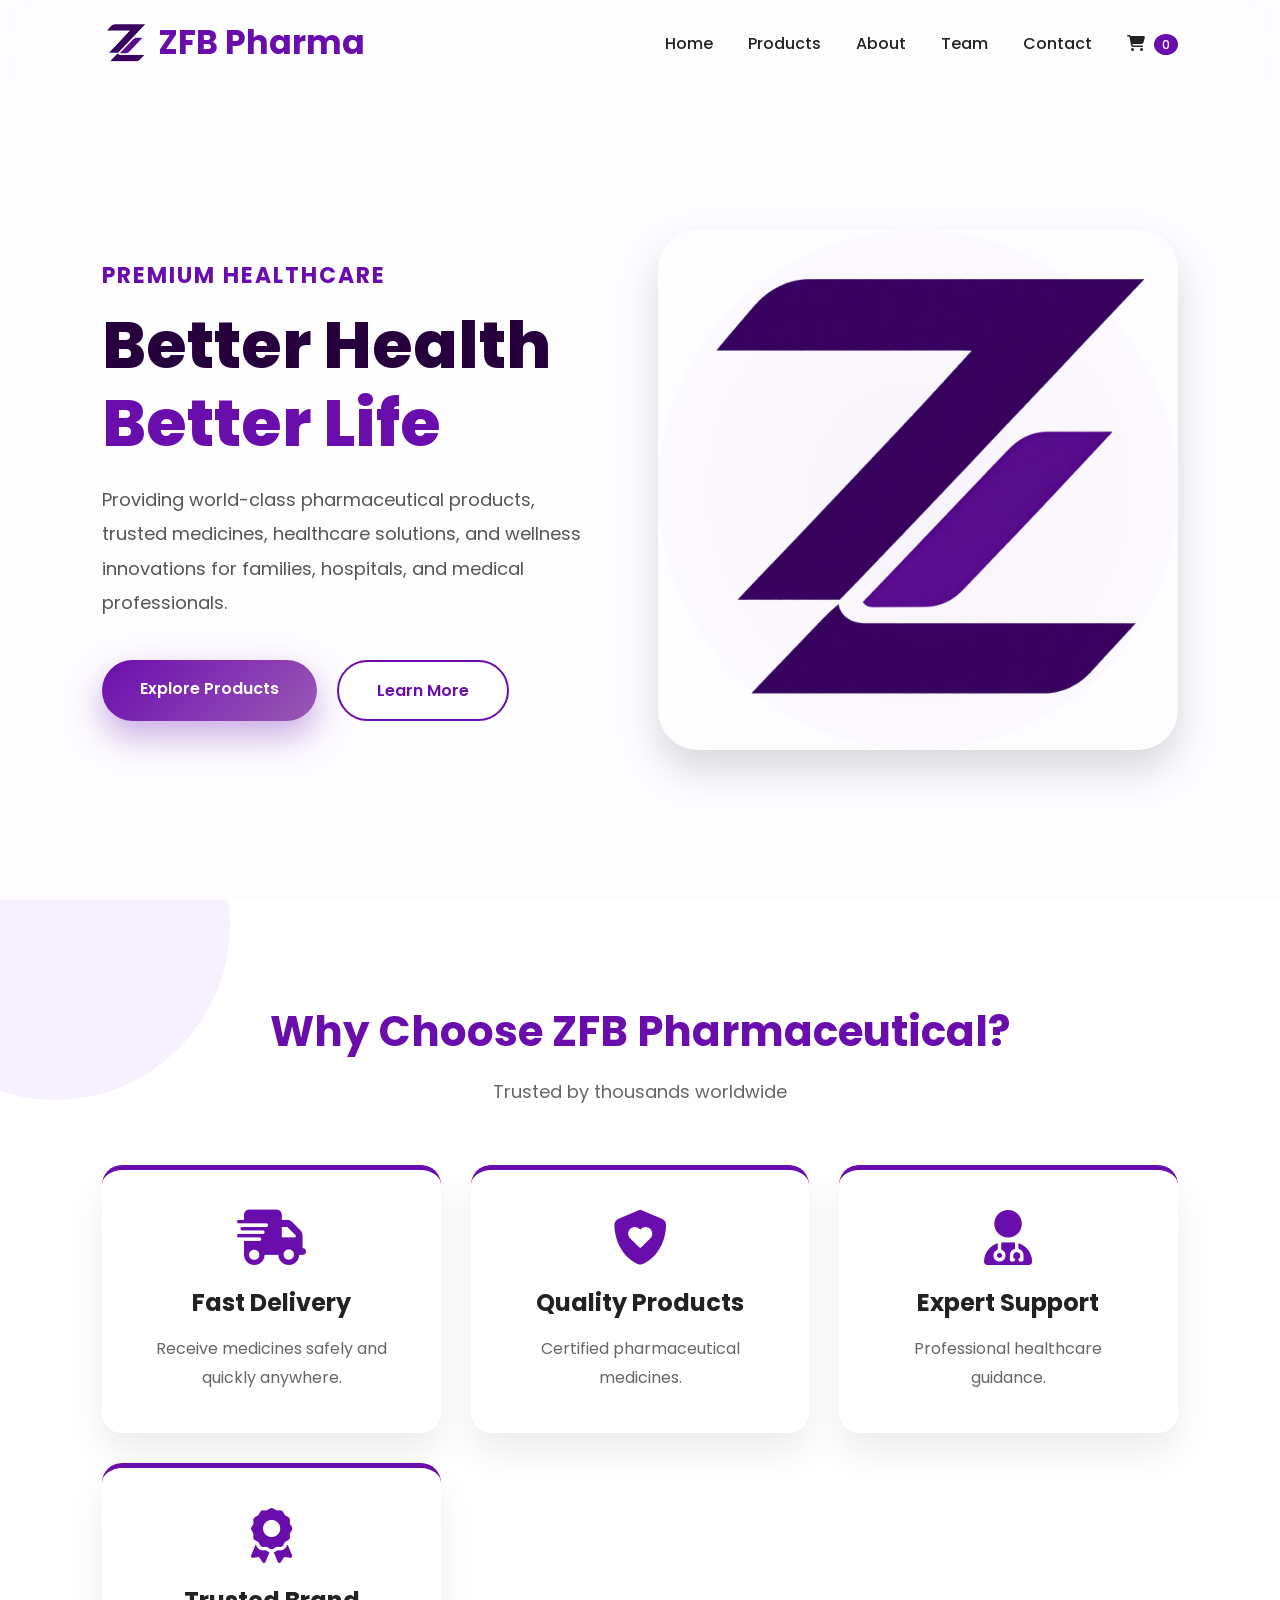
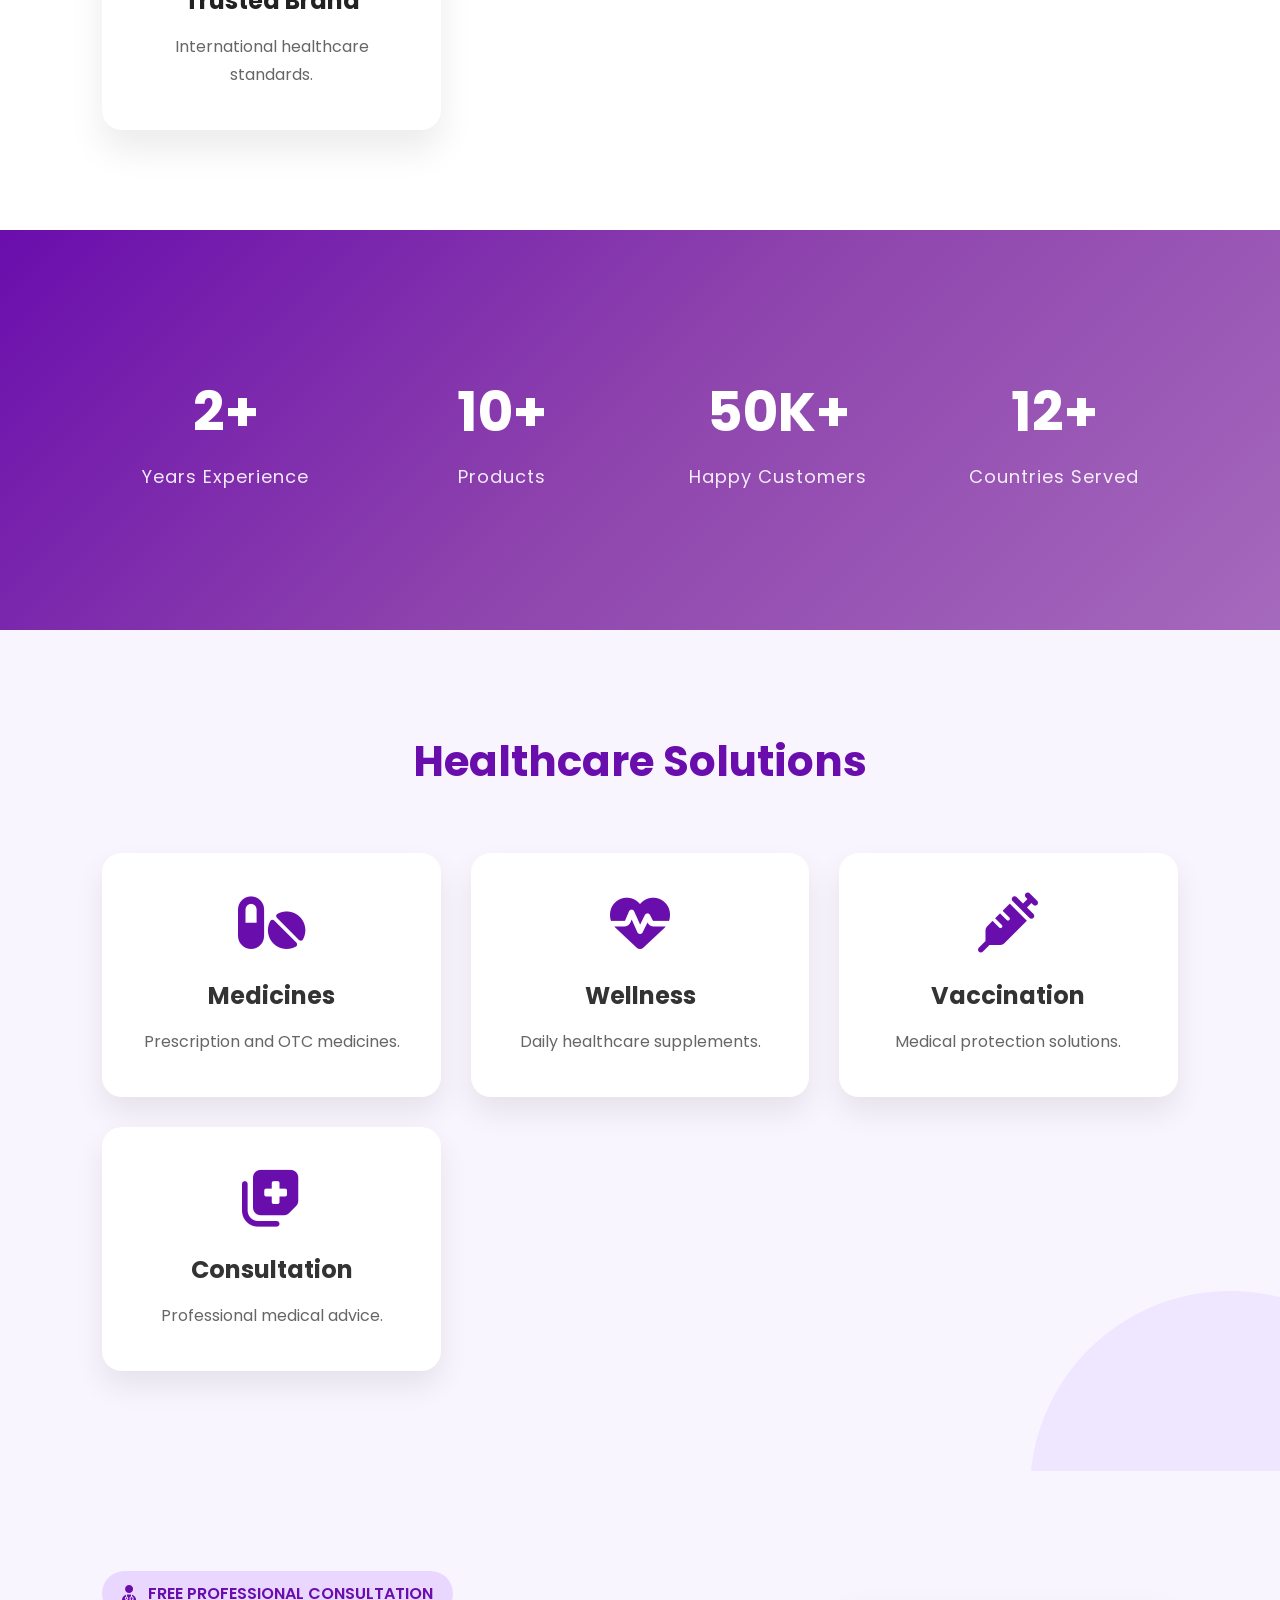
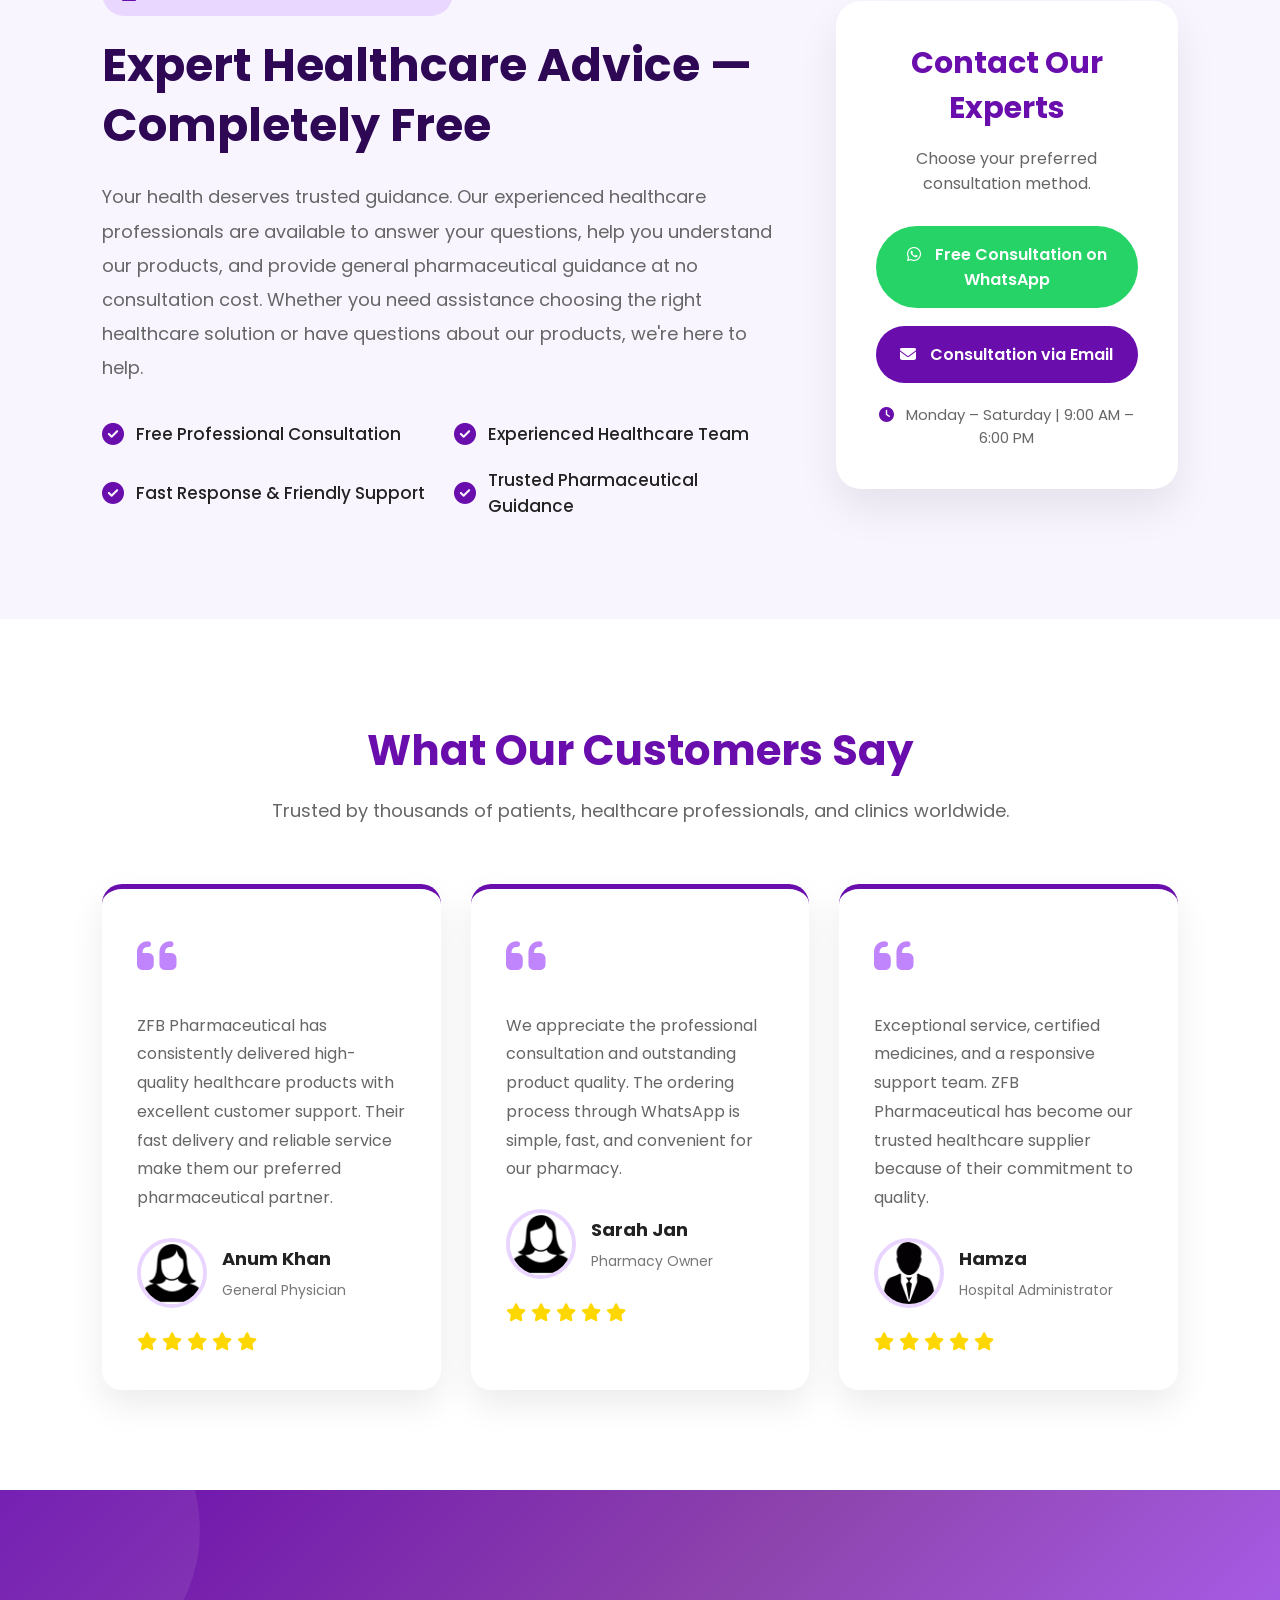
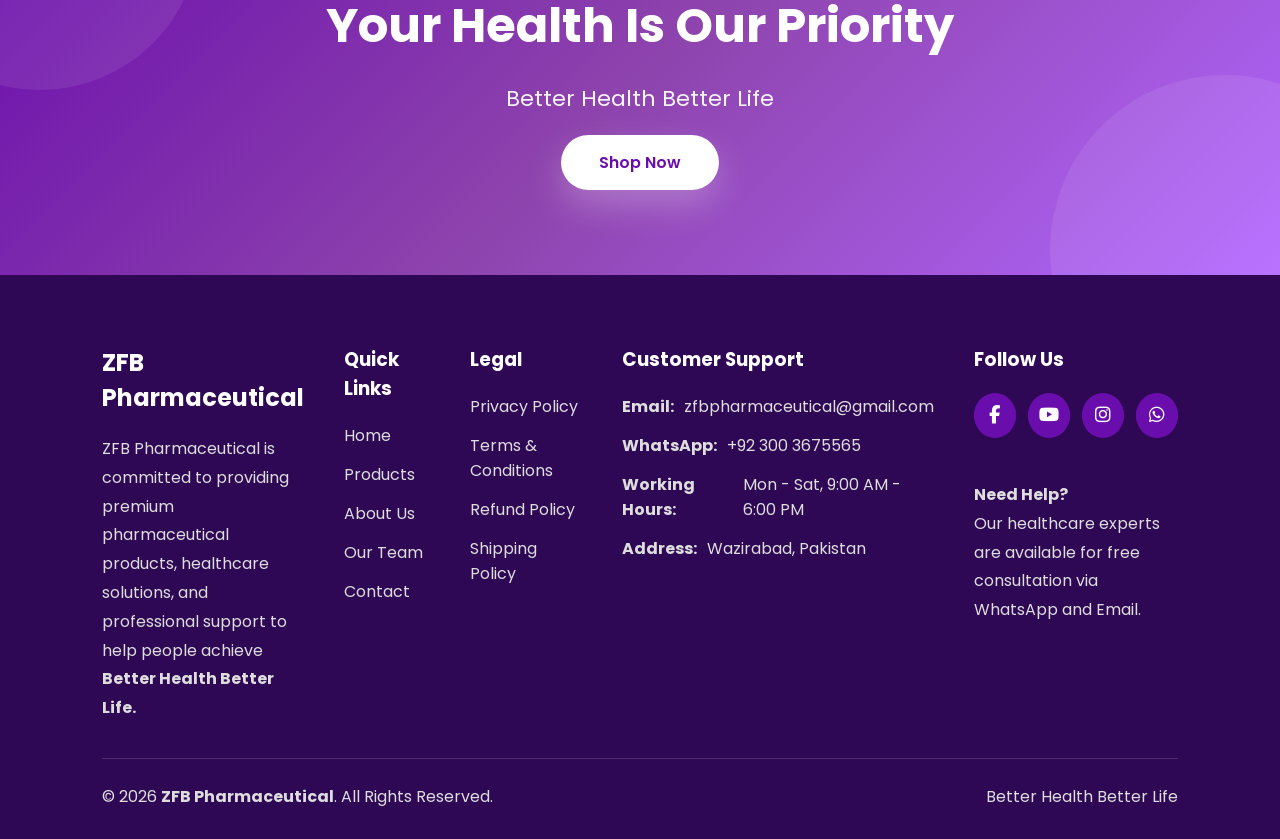
==== commit c401e64b: "updating the footer and team" ====
--- a/index.html
+++ b/index.html
@@ -393,7 +393,7 @@
 
                 <div class="testimonial-user">
 
-                    <img src="/assets/md.jpeg" alt="Customer">
+                    <img src="/assets/testamonialsGrl.png" alt="Customer">
 
                     <div>
 
@@ -436,7 +436,7 @@
 
                 <div class="testimonial-user">
 
-                    <img src="/assets/md.jpeg" alt="Customer">
+                    <img src="/assets/testamonialsGrl.png" alt="Customer">
 
                     <div>
 
@@ -480,11 +480,11 @@
 
                 <div class="testimonial-user">
 
-                    <img src="/assets/md.jpeg" alt="Customer">
+                    <img src="/assets/testamonials.png" alt="Customer">
 
                     <div>
 
-                        <h4>Daud Ur Rehman</h4>
+                        <h4>Hamza</h4>
 
                         <span>Hospital Administrator</span>
 
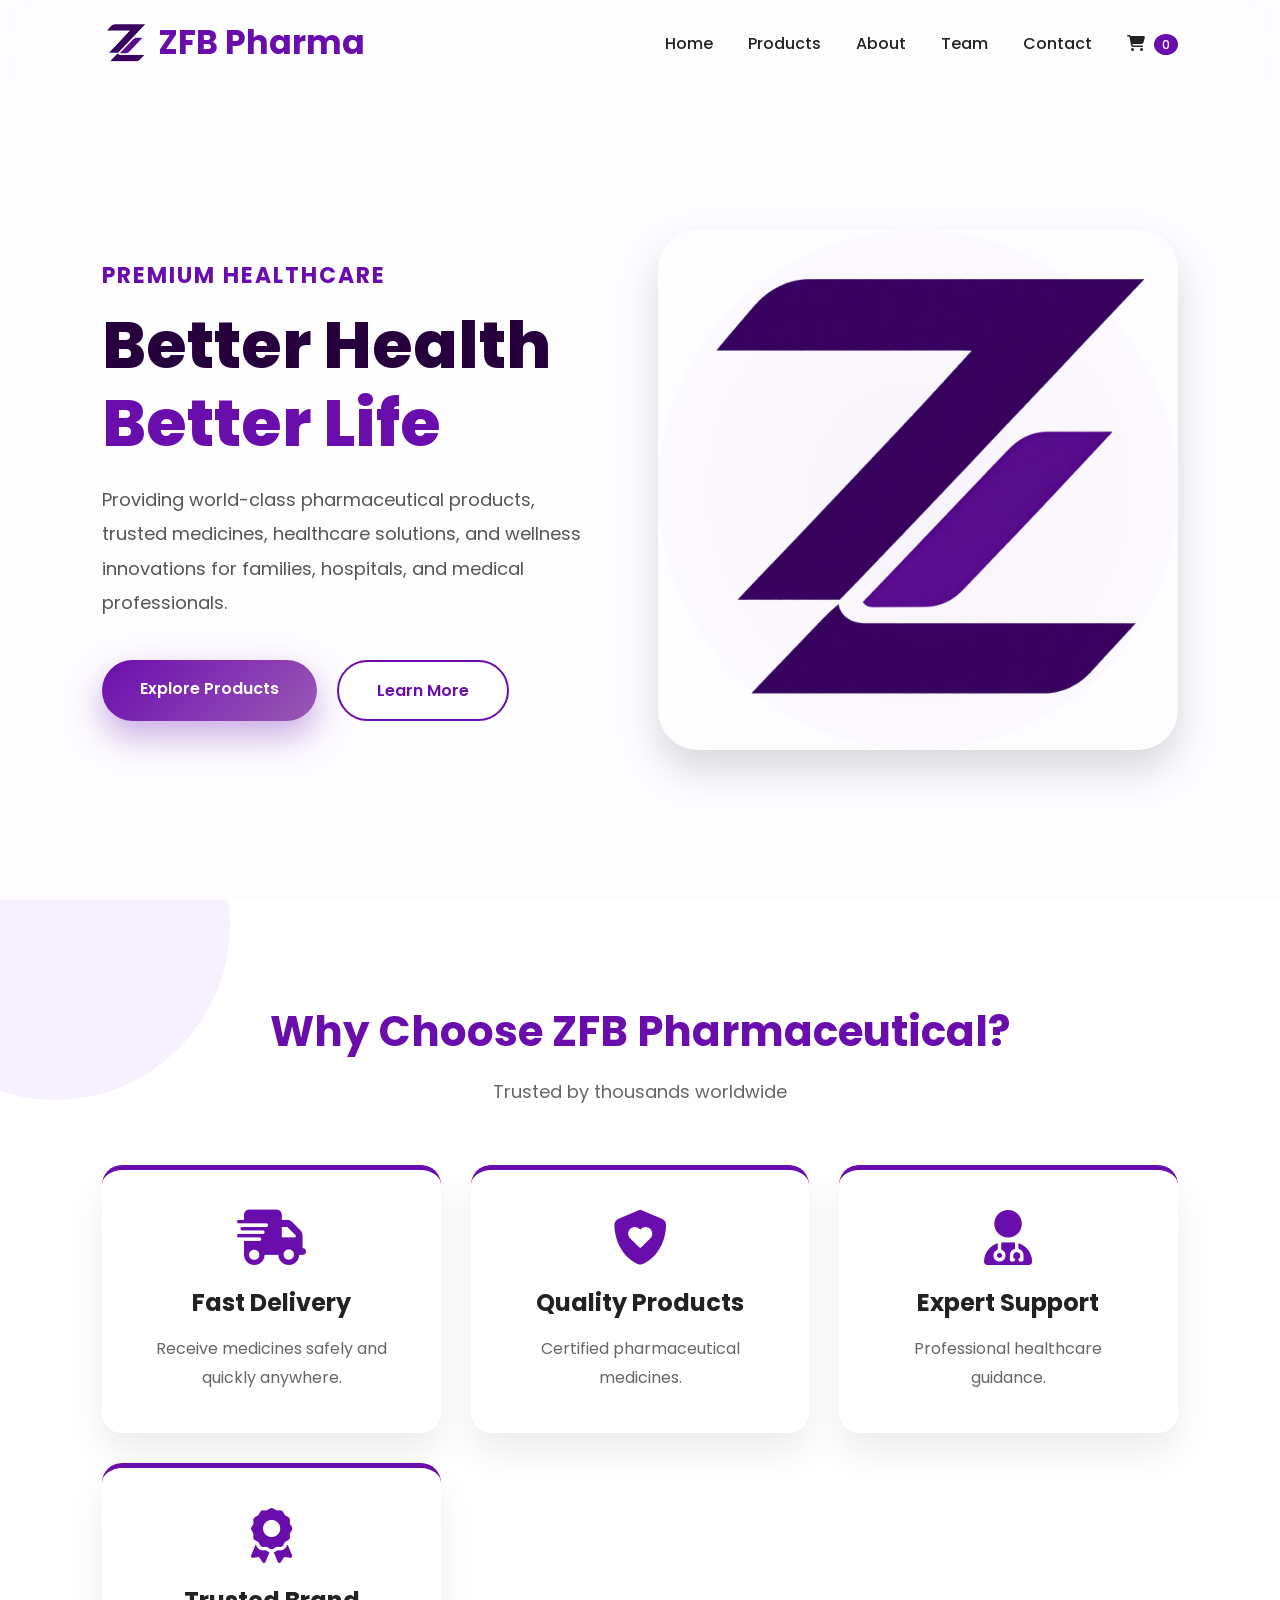
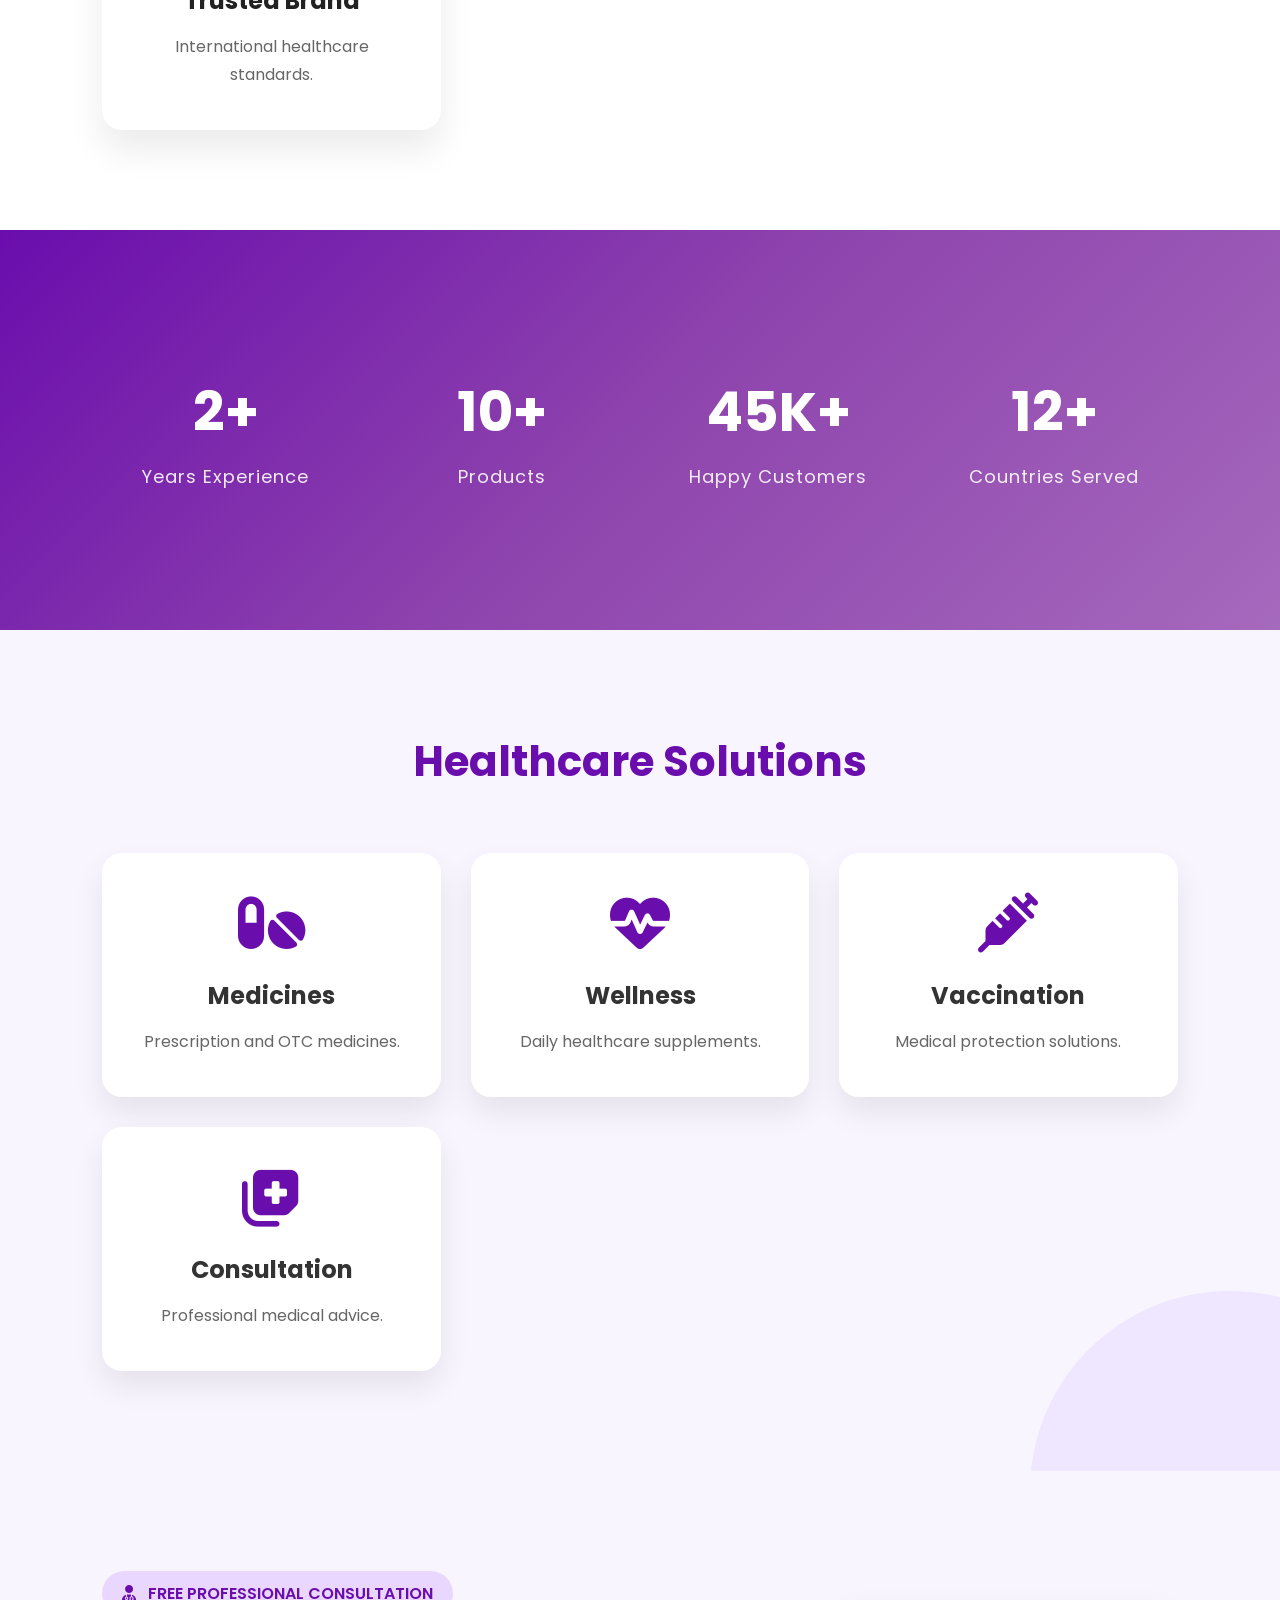
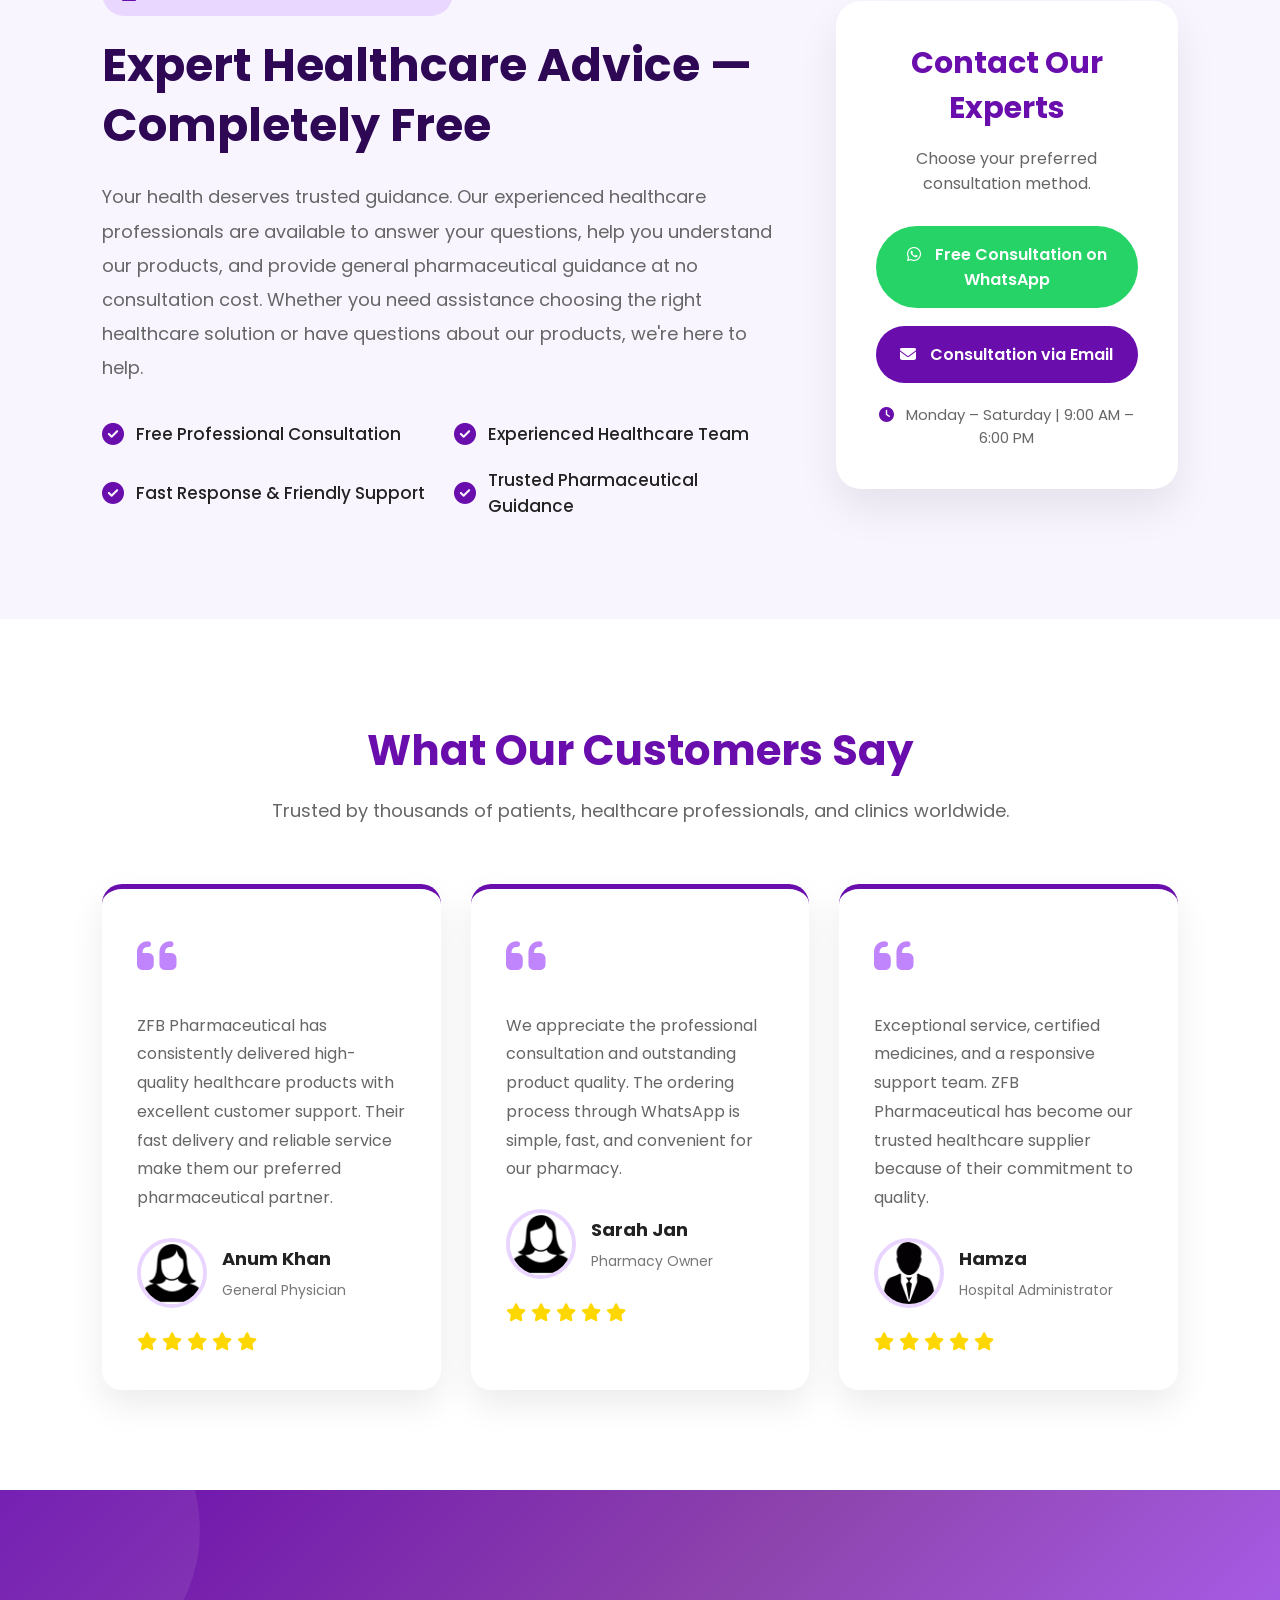
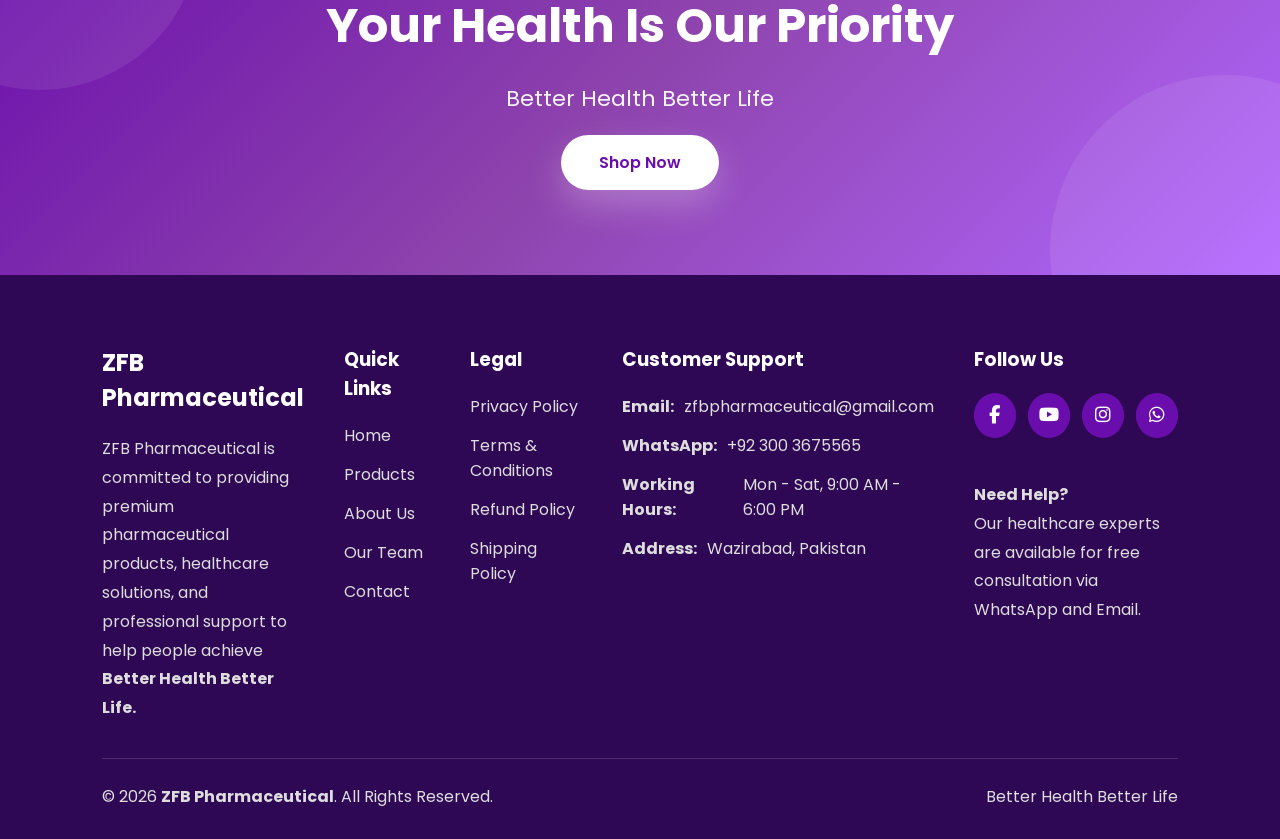
==== commit 01448402: "changing the number" ====
--- a/index.html
+++ b/index.html
@@ -328,7 +328,7 @@
 
                 </p>
 
-                <a href="https://wa.me/923066465565?text=Hello%20ZFB%20Pharmaceutical,%20I%20would%20like%20a%20free%20consultation."
+                <a href="https://wa.me/923003675565?text=Hello%20ZFB%20Pharmaceutical,%20I%20would%20like%20a%20free%20consultation."
                     target="_blank" rel="noopener noreferrer" class="consult-btn whatsapp">
                     <i class="fab fa-whatsapp"></i>
                     Free Consultation on WhatsApp
